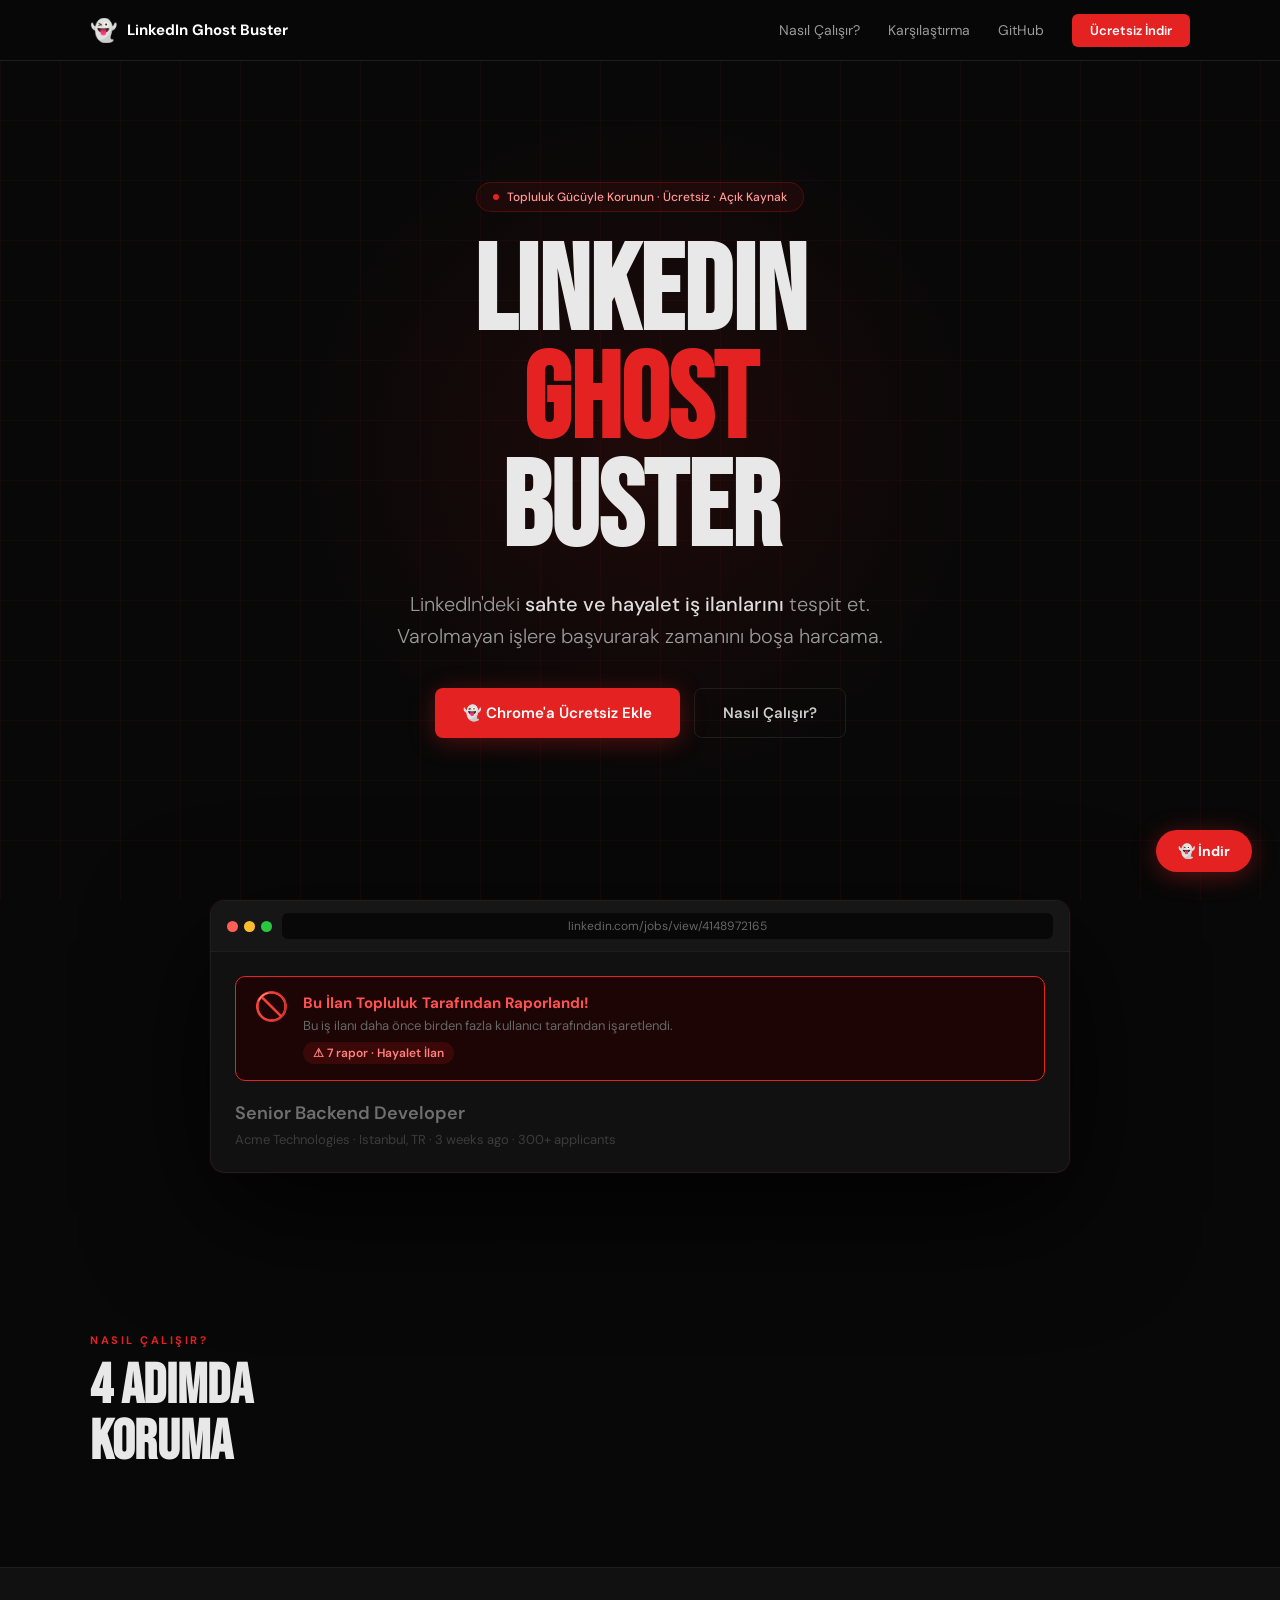
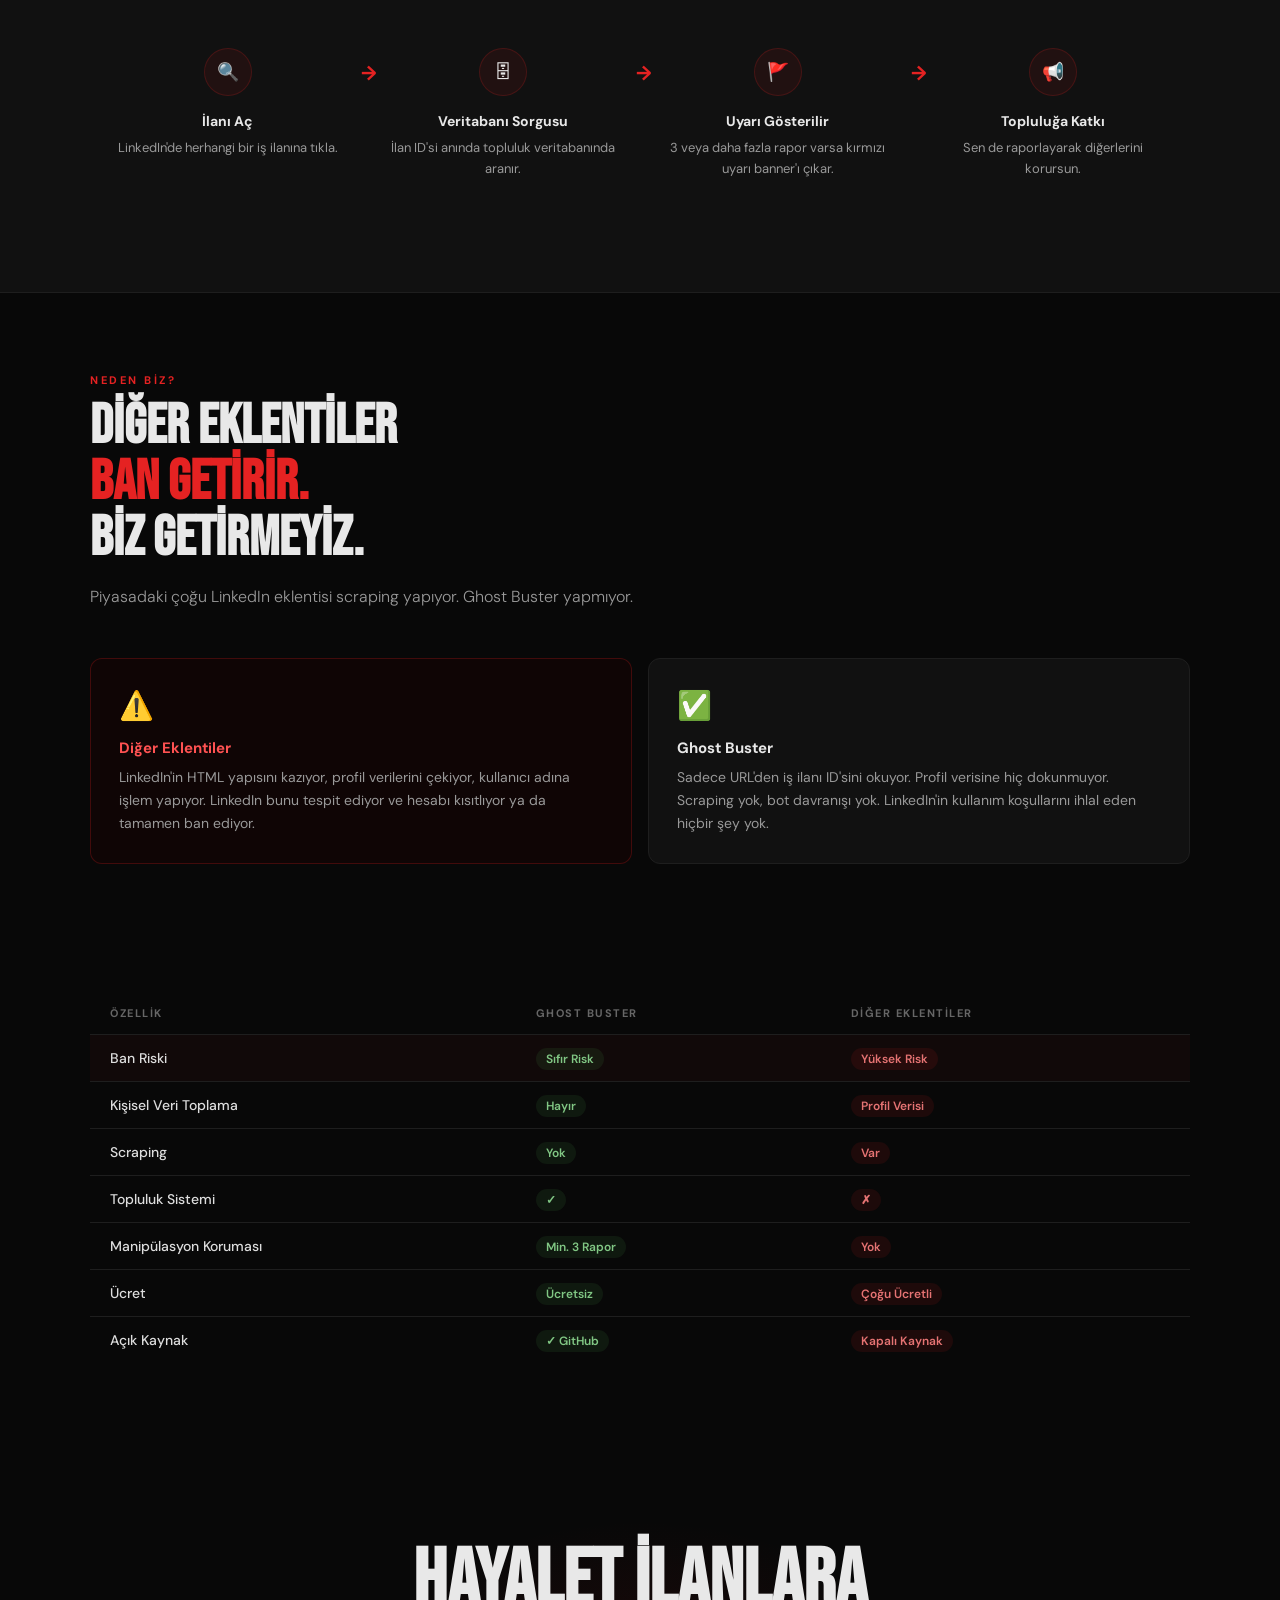
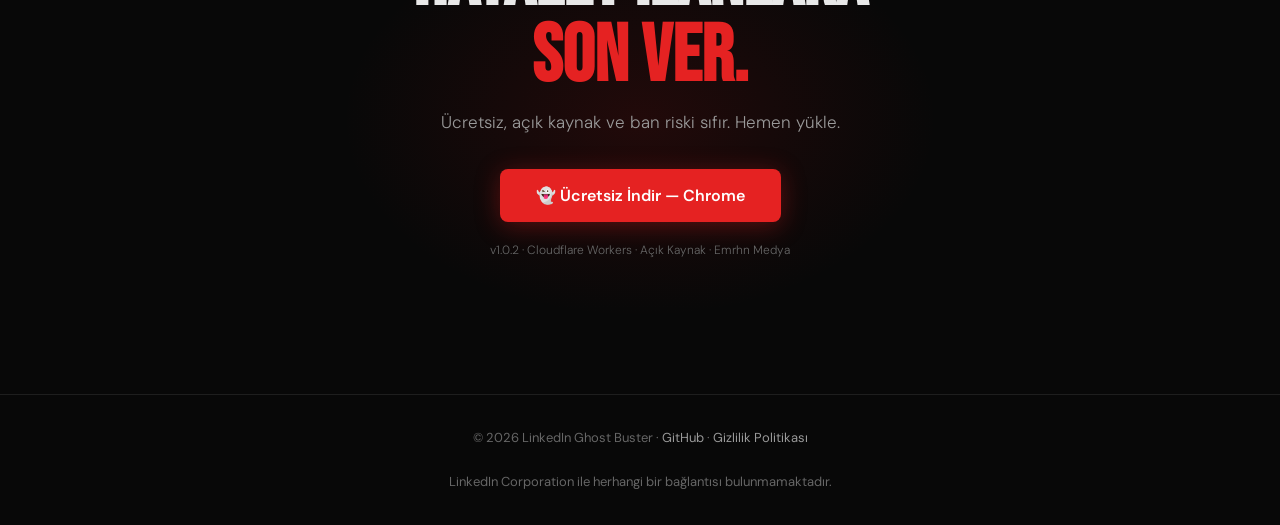
==== index.html @ c6fee826 "Add files via upload" ====
<!DOCTYPE html>
<html lang="tr">
<head>
<meta charset="UTF-8">
<meta name="viewport" content="width=device-width, initial-scale=1.0">
<title>LinkedIn Ghost Buster — Hayalet İlanları Tespit Et</title>
<meta name="description" content="Topluluk gücüyle LinkedIn'deki sahte ve hayalet iş ilanlarını tespit eden ücretsiz Chrome eklentisi.">
<meta property="og:title" content="LinkedIn Ghost Buster">
<meta property="og:description" content="Varolmayan işlere başvurarak zamanını boşa harcama.">
<meta property="og:type" content="website">
<style>
@import url('https://fonts.googleapis.com/css2?family=Bebas+Neue&family=DM+Sans:ital,wght@0,300;0,400;0,500;0,700;1,400&display=swap');

*, *::before, *::after { margin:0; padding:0; box-sizing:border-box; }

:root {
  --red: #e52222;
  --red-dim: #9a1515;
  --red-bg: rgba(220,30,30,0.08);
  --bg:  #080808;
  --bg2: #111111;
  --bg3: #161616;
  --border: #1e1e1e;
  --gray: #666666;
  --lgray: #999999;
}

html { scroll-behavior: smooth; }

body {
  background: var(--bg);
  color: #e8e8e8;
  font-family: 'DM Sans', sans-serif;
  overflow-x: hidden;
}

/* ── NAV ── */
nav {
  position: fixed; top:0; left:0; right:0; z-index:100;
  backdrop-filter: blur(20px);
  background: rgba(8,8,8,0.85);
  border-bottom: 1px solid var(--border);
  padding: 0 5%;
}
.nav-inner {
  max-width: 1100px; margin:0 auto;
  display: flex; align-items:center; justify-content:space-between;
  height: 60px;
}
.nav-logo {
  display:flex; align-items:center; gap:10px;
  font-weight:700; font-size:15px;
  text-decoration:none; color:#fff;
}
.nav-logo span { font-size:22px; }
.nav-links { display:flex; align-items:center; gap:28px; }
.nav-links a {
  text-decoration:none; color:var(--lgray); font-size:14px;
  transition:color .2s;
}
.nav-links a:hover { color:#fff; }
.nav-cta {
  background:var(--red); color:#fff!important;
  padding:8px 18px; border-radius:6px;
  font-weight:600!important; font-size:13px!important;
  transition:opacity .2s!important;
}
.nav-cta:hover { opacity:.85!important; }

/* ── HERO ── */
.hero {
  min-height:100vh; display:flex; align-items:center;
  justify-content:center; text-align:center;
  position:relative; padding:80px 5% 60px; overflow:hidden;
}
.hero-grid {
  position:absolute; inset:0;
  background-image:
    linear-gradient(rgba(220,30,30,0.05) 1px, transparent 1px),
    linear-gradient(90deg, rgba(220,30,30,0.05) 1px, transparent 1px);
  background-size: 60px 60px;
}
.hero-glow {
  position:absolute; width:700px; height:700px; border-radius:50%;
  background:radial-gradient(circle, rgba(200,20,20,0.12) 0%, transparent 70%);
  left:50%; top:50%; transform:translate(-50%,-50%); pointer-events:none;
}
.hero-content { position:relative; z-index:2; max-width:800px; }

.hero-badge {
  display:inline-flex; align-items:center; gap:8px;
  background:var(--red-bg); border:1px solid rgba(220,30,30,0.25);
  border-radius:40px; padding:6px 16px;
  font-size:12px; color:#ff9999; font-weight:500;
  margin-bottom:28px; animation:fade-up .6s ease both;
}
.hero-badge-dot {
  width:6px; height:6px; border-radius:50%;
  background:var(--red); animation:pulse 2s infinite;
}
@keyframes pulse { 0%,100%{opacity:1} 50%{opacity:.4} }

.hero-title {
  font-family:'Bebas Neue',sans-serif;
  font-size:clamp(64px,10vw,120px); line-height:.9;
  margin-bottom:24px; animation:fade-up .6s .1s ease both;
}
.hero-title .red { color:var(--red); }

.hero-sub {
  font-size:clamp(16px,2vw,20px); color:var(--lgray);
  line-height:1.6; max-width:560px; margin:0 auto 36px;
  animation:fade-up .6s .2s ease both; font-weight:300;
}
.hero-sub strong { color:#ddd; font-weight:500; }

.hero-buttons {
  display:flex; gap:14px; justify-content:center; flex-wrap:wrap;
  animation:fade-up .6s .3s ease both;
}

.btn {
  display:inline-flex; align-items:center; gap:8px;
  padding:14px 28px; border-radius:8px;
  font-size:15px; font-weight:600;
  text-decoration:none; transition:all .2s;
  cursor:pointer; border:none; font-family:inherit;
}
.btn-primary {
  background:var(--red); color:#fff;
  box-shadow:0 4px 24px rgba(220,30,30,0.35);
}
.btn-primary:hover { transform:translateY(-2px); box-shadow:0 8px 32px rgba(220,30,30,0.45); }
.btn-secondary {
  background:transparent; color:#ccc;
  border:1px solid var(--border);
}
.btn-secondary:hover { border-color:#444; color:#fff; }

@keyframes fade-up {
  from { opacity:0; transform:translateY(20px); }
  to   { opacity:1; transform:translateY(0); }
}

/* ── MOCKUP ── */
.mockup-section { padding:0 5% 80px; display:flex; justify-content:center; }

.browser-mock {
  width:100%; max-width:860px;
  background:var(--bg2); border:1px solid var(--border);
  border-radius:14px; overflow:hidden;
  box-shadow:0 40px 120px rgba(0,0,0,.8), 0 0 0 1px rgba(220,30,30,0.08);
}
.browser-bar {
  background:var(--bg3); padding:12px 16px;
  display:flex; align-items:center; gap:10px;
  border-bottom:1px solid var(--border);
}
.browser-dots { display:flex; gap:6px; }
.dot { width:11px; height:11px; border-radius:50%; }
.browser-url {
  flex:1; background:var(--bg); border-radius:6px;
  padding:5px 12px; font-size:12px; color:var(--gray); text-align:center;
}
.browser-body { padding:24px; }
.alert-banner {
  background:rgba(30,4,4,.9); border:1.5px solid var(--red);
  border-radius:10px; padding:16px 18px;
  display:flex; gap:14px; align-items:flex-start; margin-bottom:20px;
}
.alert-emoji { font-size:28px; flex-shrink:0; line-height:1; }
.alert-title { font-size:15px; font-weight:700; color:#ff5252; margin-bottom:4px; }
.alert-desc { font-size:13px; color:var(--gray); }
.alert-count {
  display:inline-flex; align-items:center; gap:6px;
  background:rgba(180,20,20,0.2); color:#ff8080;
  font-size:12px; font-weight:600;
  padding:3px 10px; border-radius:12px; margin-top:8px;
}
.job-block { opacity:.5; }
.job-title-mock { font-size:18px; font-weight:600; color:#ccc; margin-bottom:6px; }
.job-meta { font-size:13px; color:var(--gray); }

/* ── SECTIONS ── */
.section { padding:80px 5%; }
.section-inner { max-width:1100px; margin:0 auto; }
.section-label {
  font-size:11px; font-weight:700; letter-spacing:2.5px;
  text-transform:uppercase; color:var(--red); margin-bottom:12px;
}
.section-title {
  font-family:'Bebas Neue',sans-serif;
  font-size:clamp(36px,5vw,56px); line-height:1; margin-bottom:16px;
}
.section-sub {
  font-size:16px; color:var(--lgray); line-height:1.7;
  max-width:560px; font-weight:300;
}

/* ── HOW IT WORKS ── */
.how-section {
  background:var(--bg2);
  border-top:1px solid var(--border);
  border-bottom:1px solid var(--border);
}
.steps {
  display:grid; grid-template-columns:repeat(4,1fr);
  gap:0; margin-top:48px;
}
.step {
  padding:32px 24px; position:relative; text-align:center;
}
.step:not(:last-child)::after {
  content:'→'; position:absolute; right:-12px; top:44px;
  color:var(--red); font-size:20px; font-weight:700;
}
.step-num {
  width:48px; height:48px;
  background:var(--red-bg); border:1px solid rgba(220,30,30,0.2);
  border-radius:50%;
  display:flex; align-items:center; justify-content:center;
  font-size:18px; margin:0 auto 16px;
}
.step-title { font-size:14px; font-weight:700; margin-bottom:8px; }
.step-desc { font-size:13px; color:var(--lgray); line-height:1.6; }

/* ── WHY GRID ── */
.why-grid { display:grid; grid-template-columns:1fr 1fr; gap:16px; margin-top:48px; }
.why-card {
  background:var(--bg2); border:1px solid var(--border);
  border-radius:12px; padding:28px; transition:border-color .2s;
}
.why-card:hover { border-color:#333; }
.why-card.danger { border-color:rgba(220,30,30,0.25); background:rgba(20,4,4,.6); }
.why-icon { font-size:28px; margin-bottom:14px; display:block; }
.why-card-title { font-size:15px; font-weight:700; margin-bottom:8px; }
.why-card-title.red { color:#ff5252; }
.why-card p { font-size:14px; color:var(--lgray); line-height:1.65; }

/* ── DIFF TABLE ── */
.diff-table {
  width:100%; border-collapse:collapse;
  margin-top:48px; font-size:14px;
}
.diff-table th {
  text-align:left; padding:14px 20px;
  font-size:11px; letter-spacing:1.5px; text-transform:uppercase;
  color:var(--gray); border-bottom:1px solid var(--border);
}
.diff-table td {
  padding:14px 20px; border-bottom:1px solid var(--border); color:var(--lgray);
}
.diff-table td:first-child { color:#ddd; font-weight:500; }
.diff-table tr:last-child td { border-bottom:none; }
.diff-table tr.highlight td { background:rgba(220,30,30,0.04); }

.tag-yes { background:rgba(76,175,80,0.1); color:#81c784; padding:3px 10px; border-radius:20px; font-size:12px; font-weight:600; }
.tag-no  { background:rgba(220,30,30,0.1); color:#e57373; padding:3px 10px; border-radius:20px; font-size:12px; font-weight:600; }

/* ── CTA ── */
.cta-section {
  padding:100px 5%; text-align:center;
  position:relative; overflow:hidden;
}
.cta-glow {
  position:absolute; width:600px; height:400px;
  background:radial-gradient(ellipse, rgba(180,20,20,0.15) 0%, transparent 70%);
  left:50%; top:50%; transform:translate(-50%,-50%); pointer-events:none;
}
.cta-section h2 {
  font-family:'Bebas Neue',sans-serif;
  font-size:clamp(48px,7vw,80px); line-height:.95;
  margin-bottom:16px; position:relative;
}
.cta-section > p {
  font-size:17px; color:var(--lgray);
  margin-bottom:36px; font-weight:300; position:relative;
}
.cta-section .btn { position:relative; }

/* ── FOOTER ── */
footer {
  border-top:1px solid var(--border);
  padding:32px 5%; text-align:center;
}
footer p { font-size:13px; color:var(--gray); line-height:1.7; }
footer a { color:var(--lgray); text-decoration:none; }
footer a:hover { color:#fff; }

/* ── FAB ── */
.fab {
  position:fixed; bottom:28px; right:28px;
  background:var(--red); color:#fff;
  border-radius:50px; padding:12px 22px;
  font-size:14px; font-weight:700;
  text-decoration:none;
  display:flex; align-items:center; gap:8px;
  box-shadow:0 4px 24px rgba(220,30,30,0.4);
  z-index:99; transition:transform .2s;
}
.fab:hover { transform:translateY(-3px); }

/* ── RESPONSIVE ── */
@media (max-width:768px) {
  .nav-links { display:none; }
  .why-grid { grid-template-columns:1fr; }
  .steps { grid-template-columns:1fr 1fr; }
  .step:nth-child(2)::after,
  .step:nth-child(4)::after { display:none; }
  .diff-table { font-size:12px; }
  .diff-table th, .diff-table td { padding:10px 12px; }
  .fab { bottom:16px; right:16px; padding:10px 16px; font-size:13px; }
}
</style>
</head>
<body>

<nav>
  <div class="nav-inner">
    <a href="#" class="nav-logo"><span>👻</span> LinkedIn Ghost Buster</a>
    <div class="nav-links">
      <a href="#nasil">Nasıl Çalışır?</a>
      <a href="#fark">Karşılaştırma</a>
      <a href="https://github.com/2007emrhn/linkedin-ghost-buster" target="_blank" rel="noopener">GitHub</a>
      <a href="https://github.com/2007emrhn/linkedin-ghost-buster" target="_blank" rel="noopener" class="nav-cta">Ücretsiz İndir</a>
    </div>
  </div>
</nav>

<!-- HERO -->
<section class="hero">
  <div class="hero-grid"></div>
  <div class="hero-glow"></div>
  <div class="hero-content">
    <div class="hero-badge">
      <div class="hero-badge-dot"></div>
      Topluluk Gücüyle Korunun · Ücretsiz · Açık Kaynak
    </div>
    <h1 class="hero-title">LINKEDIN<br><span class="red">GHOST</span><br>BUSTER</h1>
    <p class="hero-sub">
      LinkedIn'deki <strong>sahte ve hayalet iş ilanlarını</strong> tespit et.
      Varolmayan işlere başvurarak zamanını boşa harcama.
    </p>
    <div class="hero-buttons">
      <a href="https://github.com/2007emrhn/linkedin-ghost-buster" target="_blank" rel="noopener" class="btn btn-primary">
        👻 Chrome'a Ücretsiz Ekle
      </a>
      <a href="#nasil" class="btn btn-secondary">Nasıl Çalışır?</a>
    </div>
  </div>
</section>

<!-- MOCKUP -->
<div class="mockup-section">
  <div class="browser-mock">
    <div class="browser-bar">
      <div class="browser-dots">
        <div class="dot" style="background:#ff5f57;"></div>
        <div class="dot" style="background:#ffbd2e;"></div>
        <div class="dot" style="background:#28c840;"></div>
      </div>
      <div class="browser-url">linkedin.com/jobs/view/4148972165</div>
    </div>
    <div class="browser-body">
      <div class="alert-banner">
        <div class="alert-emoji">🚫</div>
        <div>
          <div class="alert-title">Bu İlan Topluluk Tarafından Raporlandı!</div>
          <div class="alert-desc">Bu iş ilanı daha önce birden fazla kullanıcı tarafından işaretlendi.</div>
          <div class="alert-count">⚠ 7 rapor · Hayalet İlan</div>
        </div>
      </div>
      <div class="job-block">
        <div class="job-title-mock">Senior Backend Developer</div>
        <div class="job-meta">Acme Technologies · Istanbul, TR · 3 weeks ago · 300+ applicants</div>
      </div>
    </div>
  </div>
</div>

<!-- HOW IT WORKS -->
<section class="section" id="nasil">
  <div class="section-inner">
    <div class="section-label">Nasıl Çalışır?</div>
    <h2 class="section-title">4 Adımda<br>Koruma</h2>
  </div>
</section>

<section class="section how-section" style="padding-top:0;">
  <div class="section-inner">
    <div class="steps">
      <div class="step">
        <div class="step-num">🔍</div>
        <div class="step-title">İlanı Aç</div>
        <div class="step-desc">LinkedIn'de herhangi bir iş ilanına tıkla.</div>
      </div>
      <div class="step">
        <div class="step-num">🗄</div>
        <div class="step-title">Veritabanı Sorgusu</div>
        <div class="step-desc">İlan ID'si anında topluluk veritabanında aranır.</div>
      </div>
      <div class="step">
        <div class="step-num">🚩</div>
        <div class="step-title">Uyarı Gösterilir</div>
        <div class="step-desc">3 veya daha fazla rapor varsa kırmızı uyarı banner'ı çıkar.</div>
      </div>
      <div class="step">
        <div class="step-num">📢</div>
        <div class="step-title">Topluluğa Katkı</div>
        <div class="step-desc">Sen de raporlayarak diğerlerini korursun.</div>
      </div>
    </div>
  </div>
</section>

<!-- WHY US -->
<section class="section">
  <div class="section-inner">
    <div class="section-label">Neden Biz?</div>
    <h2 class="section-title">Diğer Eklentiler<br><span style="color:var(--red)">Ban Getirir.</span><br>Biz Getirmeyiz.</h2>
    <p class="section-sub">Piyasadaki çoğu LinkedIn eklentisi scraping yapıyor. Ghost Buster yapmıyor.</p>
    <div class="why-grid">
      <div class="why-card danger">
        <span class="why-icon">⚠️</span>
        <div class="why-card-title red">Diğer Eklentiler</div>
        <p>LinkedIn'in HTML yapısını kazıyor, profil verilerini çekiyor, kullanıcı adına işlem yapıyor. LinkedIn bunu tespit ediyor ve hesabı kısıtlıyor ya da tamamen ban ediyor.</p>
      </div>
      <div class="why-card">
        <span class="why-icon">✅</span>
        <div class="why-card-title">Ghost Buster</div>
        <p>Sadece URL'den iş ilanı ID'sini okuyor. Profil verisine hiç dokunmuyor. Scraping yok, bot davranışı yok. LinkedIn'in kullanım koşullarını ihlal eden hiçbir şey yok.</p>
      </div>
    </div>
  </div>
</section>

<!-- COMPARISON TABLE -->
<section class="section" id="fark" style="padding-top:0;">
  <div class="section-inner">
    <table class="diff-table">
      <thead>
        <tr>
          <th>Özellik</th>
          <th>Ghost Buster</th>
          <th>Diğer Eklentiler</th>
        </tr>
      </thead>
      <tbody>
        <tr class="highlight">
          <td>Ban Riski</td>
          <td><span class="tag-yes">Sıfır Risk</span></td>
          <td><span class="tag-no">Yüksek Risk</span></td>
        </tr>
        <tr>
          <td>Kişisel Veri Toplama</td>
          <td><span class="tag-yes">Hayır</span></td>
          <td><span class="tag-no">Profil Verisi</span></td>
        </tr>
        <tr>
          <td>Scraping</td>
          <td><span class="tag-yes">Yok</span></td>
          <td><span class="tag-no">Var</span></td>
        </tr>
        <tr>
          <td>Topluluk Sistemi</td>
          <td><span class="tag-yes">✓</span></td>
          <td><span class="tag-no">✗</span></td>
        </tr>
        <tr>
          <td>Manipülasyon Koruması</td>
          <td><span class="tag-yes">Min. 3 Rapor</span></td>
          <td><span class="tag-no">Yok</span></td>
        </tr>
        <tr>
          <td>Ücret</td>
          <td><span class="tag-yes">Ücretsiz</span></td>
          <td><span class="tag-no">Çoğu Ücretli</span></td>
        </tr>
        <tr>
          <td>Açık Kaynak</td>
          <td><span class="tag-yes">✓ GitHub</span></td>
          <td><span class="tag-no">Kapalı Kaynak</span></td>
        </tr>
      </tbody>
    </table>
  </div>
</section>

<!-- CTA -->
<section class="cta-section">
  <div class="cta-glow"></div>
  <h2>Hayalet İlanlara<br><span style="color:var(--red)">Son Ver.</span></h2>
  <p>Ücretsiz, açık kaynak ve ban riski sıfır. Hemen yükle.</p>
  <a href="https://github.com/2007emrhn/linkedin-ghost-buster" target="_blank" rel="noopener"
     class="btn btn-primary" style="font-size:16px;padding:16px 36px;">
    👻 Ücretsiz İndir — Chrome
  </a>
  <p style="margin-top:20px;font-size:12px;color:var(--gray);">
    v1.0.2 · Cloudflare Workers · Açık Kaynak · Emrhn Medya
  </p>
</section>

<!-- FOOTER -->
<footer>
  <p>
    © 2026 LinkedIn Ghost Buster ·
    <a href="https://github.com/2007emrhn/linkedin-ghost-buster" target="_blank" rel="noopener">GitHub</a> ·
    <a href="privacy.html">Gizlilik Politikası</a>
    <br><br>
    LinkedIn Corporation ile herhangi bir bağlantısı bulunmamaktadır.
  </p>
</footer>

<!-- Floating Action Button -->
<a href="https://github.com/2007emrhn/linkedin-ghost-buster" target="_blank" rel="noopener" class="fab">
  👻 İndir
</a>

</body>
</html>
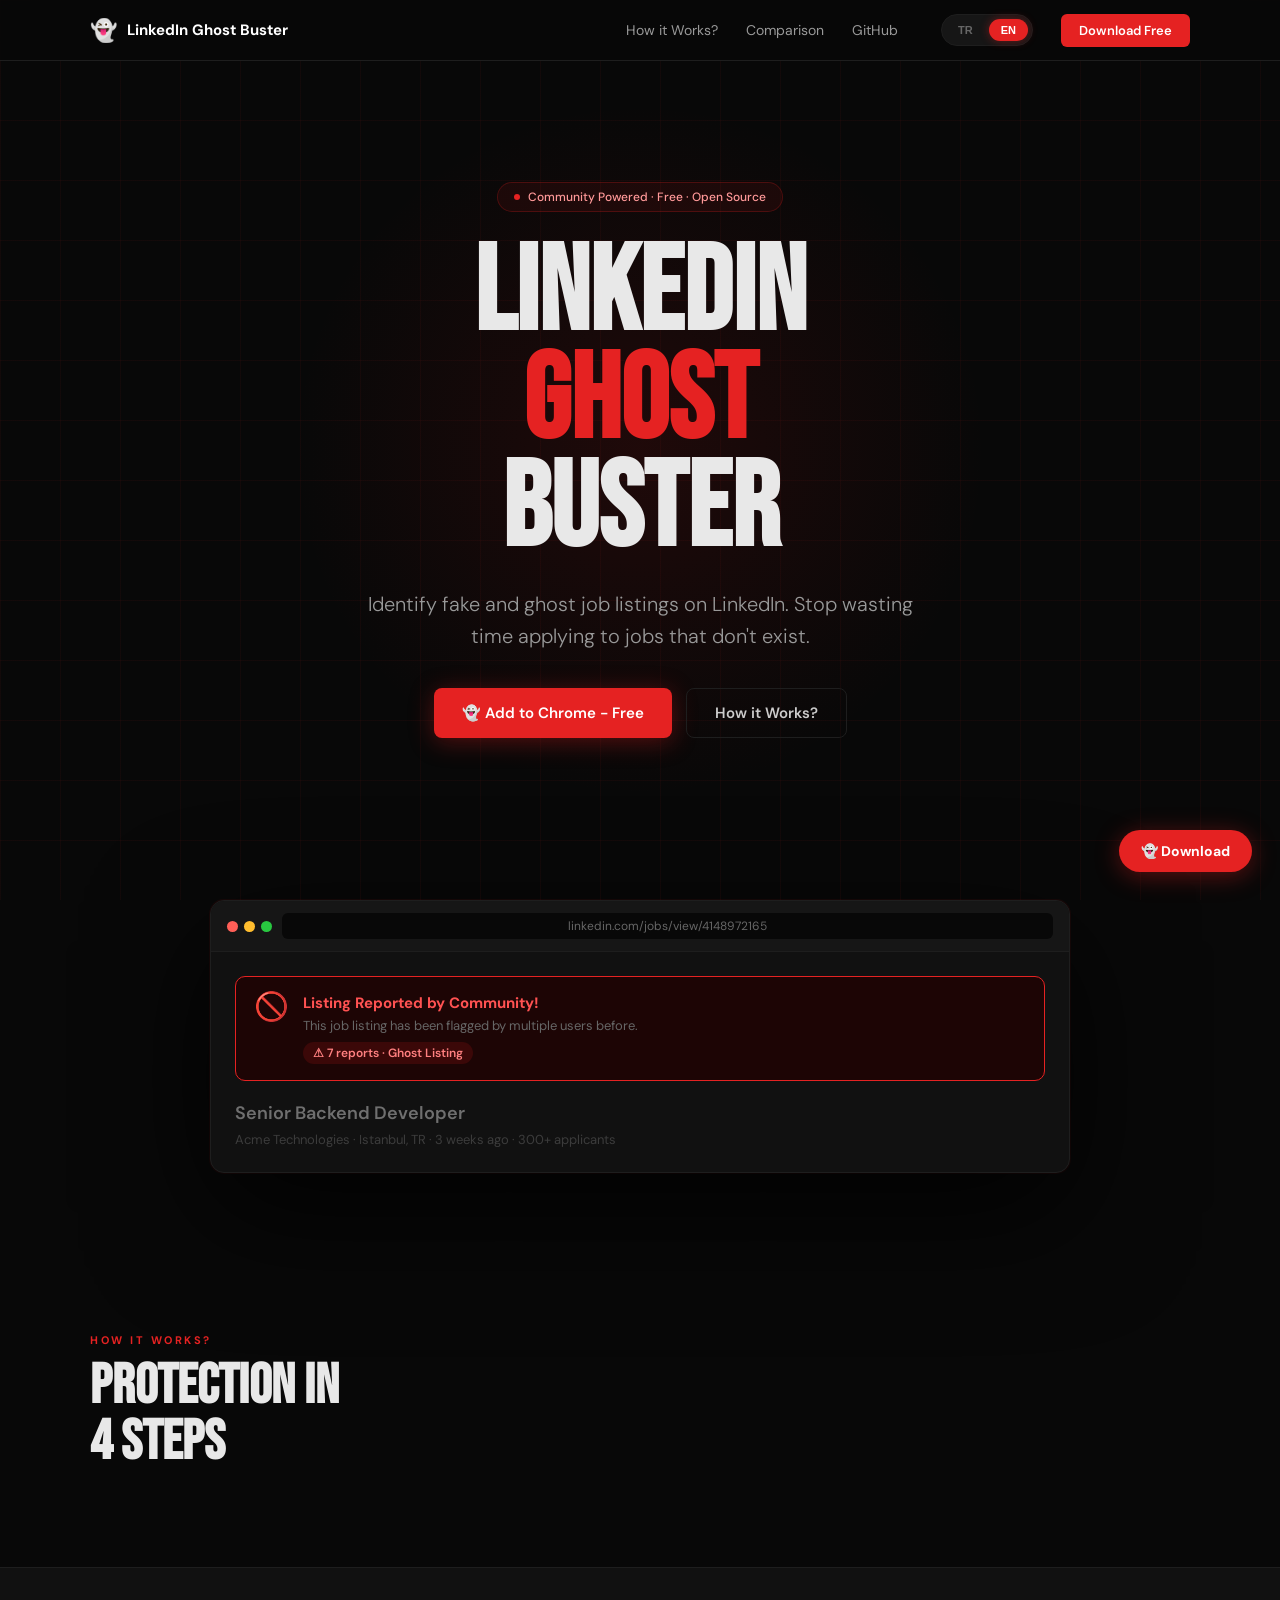
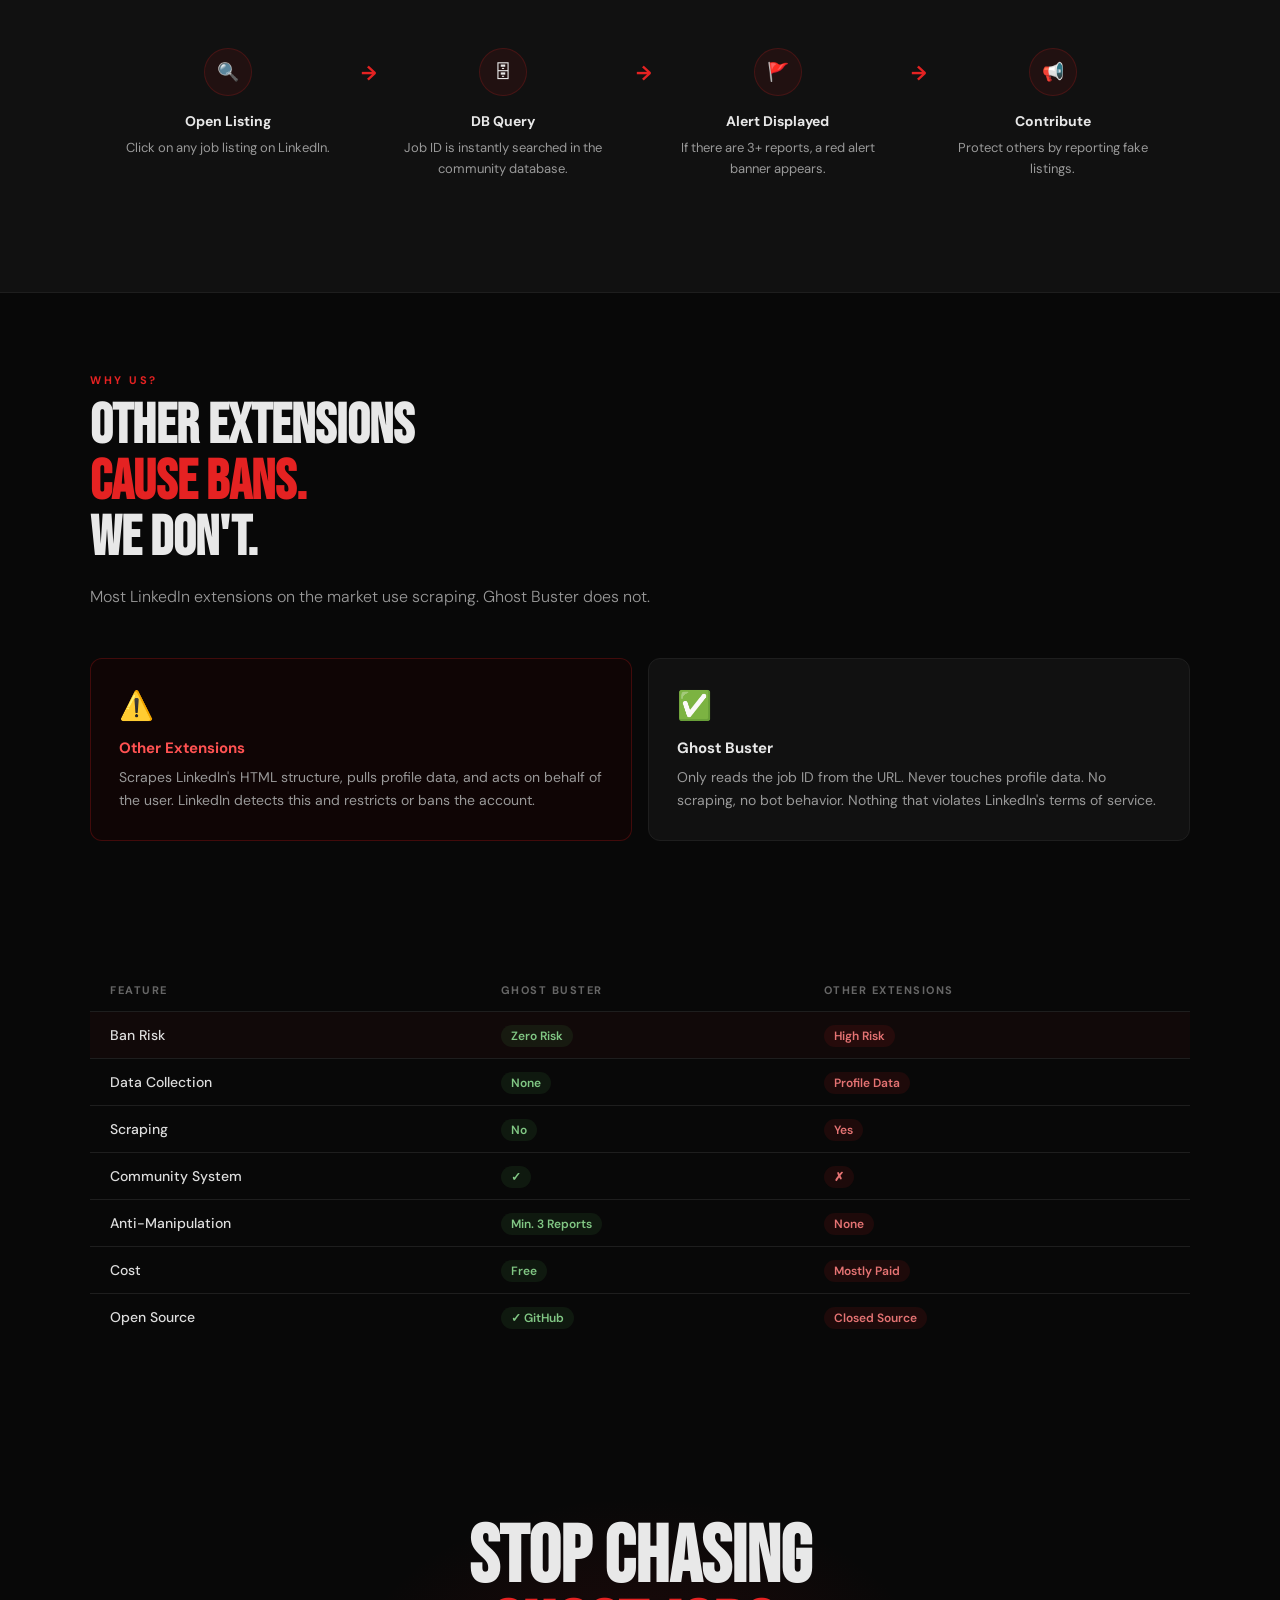
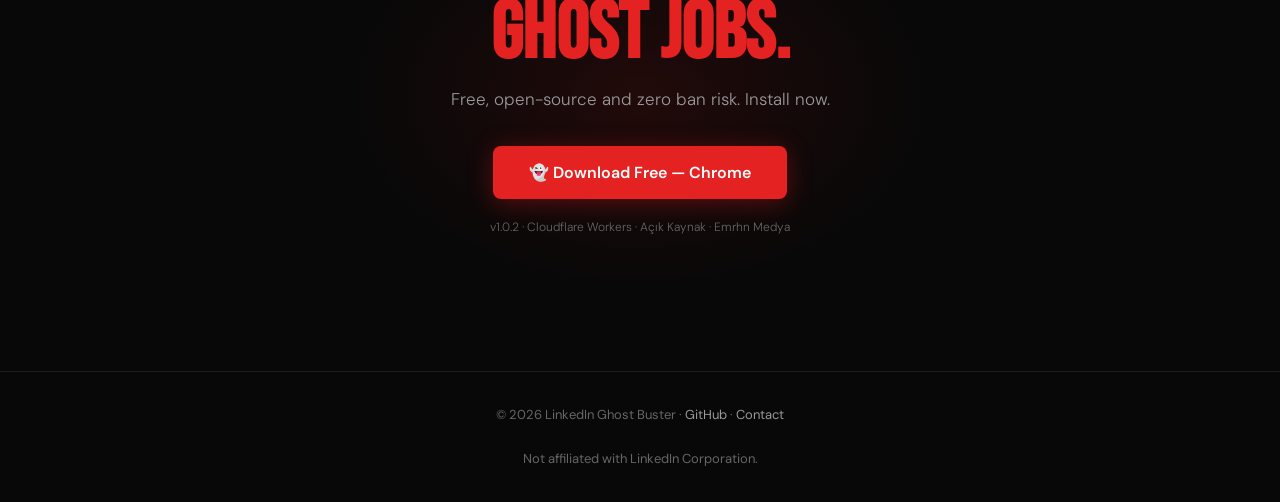
==== commit ecf24c4f: "Update index.html" ====
--- a/index.html
+++ b/index.html
@@ -3,7 +3,7 @@
 <head>
 <meta charset="UTF-8">
 <meta name="viewport" content="width=device-width, initial-scale=1.0">
-<title>LinkedIn Ghost Buster — Hayalet İlanları Tespit Et</title>
+<title id="page-title">LinkedIn Ghost Buster — Hayalet İlanları Tespit Et</title>
 <meta name="description" content="Topluluk gücüyle LinkedIn'deki sahte ve hayalet iş ilanlarını tespit eden ücretsiz Chrome eklentisi.">
 <meta property="og:title" content="LinkedIn Ghost Buster">
 <meta property="og:description" content="Varolmayan işlere başvurarak zamanını boşa harcama.">
@@ -34,6 +34,28 @@
   overflow-x: hidden;
 }
 
+/* 🌐 DİL DEĞİŞTİRİCİ STİLLERİ */
+.lang-switcher {
+  display: flex;
+  align-items: center;
+  gap: 4px;
+  background: var(--bg3);
+  padding: 4px;
+  border-radius: 30px;
+  border: 1px solid var(--border);
+  margin-left: 15px;
+}
+.lang-btn {
+  background: none; border: none; color: var(--gray);
+  font-size: 11px; font-weight: 800; cursor: pointer;
+  padding: 5px 12px; border-radius: 20px; transition: all 0.3s;
+  text-transform: uppercase;
+}
+.lang-btn.active {
+  background: var(--red); color: #fff;
+  box-shadow: 0 0 10px rgba(229, 34, 34, 0.4);
+}
+
 /* ── NAV ── */
 nav {
   position: fixed; top:0; left:0; right:0; z-index:100;
@@ -319,38 +341,42 @@
   <div class="nav-inner">
     <a href="#" class="nav-logo"><span>👻</span> LinkedIn Ghost Buster</a>
     <div class="nav-links">
-      <a href="#nasil">Nasıl Çalışır?</a>
-      <a href="#fark">Karşılaştırma</a>
+      <a href="#nasil" data-tr="Nasıl Çalışır?" data-en="How it Works?">Nasıl Çalışır?</a>
+      <a href="#fark" data-tr="Karşılaştırma" data-en="Comparison">Karşılaştırma</a>
       <a href="https://github.com/2007emrhn/linkedin-ghost-buster" target="_blank" rel="noopener">GitHub</a>
-      <a href="https://github.com/2007emrhn/linkedin-ghost-buster" target="_blank" rel="noopener" class="nav-cta">Ücretsiz İndir</a>
+      
+      <div class="lang-switcher">
+        <button class="lang-btn" onclick="changeLang('tr')" id="btn-tr">TR</button>
+        <button class="lang-btn" onclick="changeLang('en')" id="btn-en">EN</button>
+      </div>
+
+      <a href="https://github.com/2007emrhn/linkedin-ghost-buster" target="_blank" rel="noopener" class="nav-cta" data-tr="Ücretsiz İndir" data-en="Download Free">Ücretsiz İndir</a>
     </div>
   </div>
 </nav>
 
-<!-- HERO -->
 <section class="hero">
   <div class="hero-grid"></div>
   <div class="hero-glow"></div>
   <div class="hero-content">
     <div class="hero-badge">
       <div class="hero-badge-dot"></div>
-      Topluluk Gücüyle Korunun · Ücretsiz · Açık Kaynak
+      <span data-tr="Topluluk Gücüyle Korunun · Ücretsiz · Açık Kaynak" data-en="Community Powered · Free · Open Source">Topluluk Gücüyle Korunun · Ücretsiz · Açık Kaynak</span>
     </div>
     <h1 class="hero-title">LINKEDIN<br><span class="red">GHOST</span><br>BUSTER</h1>
-    <p class="hero-sub">
+    <p class="hero-sub" data-tr="LinkedIn'deki sahte ve hayalet iş ilanlarını tespit et. Varolmayan işlere başvurarak zamanını boşa harcama." data-en="Identify fake and ghost job listings on LinkedIn. Stop wasting time applying to jobs that don't exist.">
       LinkedIn'deki <strong>sahte ve hayalet iş ilanlarını</strong> tespit et.
       Varolmayan işlere başvurarak zamanını boşa harcama.
     </p>
     <div class="hero-buttons">
-      <a href="https://github.com/2007emrhn/linkedin-ghost-buster" target="_blank" rel="noopener" class="btn btn-primary">
+      <a href="https://github.com/2007emrhn/linkedin-ghost-buster" target="_blank" rel="noopener" class="btn btn-primary" data-tr="👻 Chrome'a Ücretsiz Ekle" data-en="👻 Add to Chrome - Free">
         👻 Chrome'a Ücretsiz Ekle
       </a>
-      <a href="#nasil" class="btn btn-secondary">Nasıl Çalışır?</a>
+      <a href="#nasil" class="btn btn-secondary" data-tr="Nasıl Çalışır?" data-en="How it Works?">Nasıl Çalışır?</a>
     </div>
   </div>
 </section>
 
-<!-- MOCKUP -->
 <div class="mockup-section">
   <div class="browser-mock">
     <div class="browser-bar">
@@ -365,9 +391,9 @@
       <div class="alert-banner">
         <div class="alert-emoji">🚫</div>
         <div>
-          <div class="alert-title">Bu İlan Topluluk Tarafından Raporlandı!</div>
-          <div class="alert-desc">Bu iş ilanı daha önce birden fazla kullanıcı tarafından işaretlendi.</div>
-          <div class="alert-count">⚠ 7 rapor · Hayalet İlan</div>
+          <div class="alert-title" data-tr="Bu İlan Topluluk Tarafından Raporlandı!" data-en="Listing Reported by Community!">Bu İlan Topluluk Tarafından Raporlandı!</div>
+          <div class="alert-desc" data-tr="Bu iş ilanı daha önce birden fazla kullanıcı tarafından işaretlendi." data-en="This job listing has been flagged by multiple users before.">Bu iş ilanı daha önce birden fazla kullanıcı tarafından işaretlendi.</div>
+          <div class="alert-count" data-tr="⚠ 7 rapor · Hayalet İlan" data-en="⚠ 7 reports · Ghost Listing">⚠ 7 rapor · Hayalet İlan</div>
         </div>
       </div>
       <div class="job-block">
@@ -378,11 +404,10 @@
   </div>
 </div>
 
-<!-- HOW IT WORKS -->
 <section class="section" id="nasil">
   <div class="section-inner">
-    <div class="section-label">Nasıl Çalışır?</div>
-    <h2 class="section-title">4 Adımda<br>Koruma</h2>
+    <div class="section-label" data-tr="Nasıl Çalışır?" data-en="How it Works?">Nasıl Çalışır?</div>
+    <h2 class="section-title" data-tr="4 Adımda<br>Koruma" data-en="Protection in<br>4 Steps">4 Adımda<br>Koruma</h2>
   </div>
 </section>
 
@@ -391,108 +416,105 @@
     <div class="steps">
       <div class="step">
         <div class="step-num">🔍</div>
-        <div class="step-title">İlanı Aç</div>
-        <div class="step-desc">LinkedIn'de herhangi bir iş ilanına tıkla.</div>
+        <div class="step-title" data-tr="İlanı Aç" data-en="Open Listing">İlanı Aç</div>
+        <div class="step-desc" data-tr="LinkedIn'de herhangi bir iş ilanına tıkla." data-en="Click on any job listing on LinkedIn.">LinkedIn'de herhangi bir iş ilanına tıkla.</div>
       </div>
       <div class="step">
         <div class="step-num">🗄</div>
-        <div class="step-title">Veritabanı Sorgusu</div>
-        <div class="step-desc">İlan ID'si anında topluluk veritabanında aranır.</div>
+        <div class="step-title" data-tr="Veritabanı Sorgusu" data-en="DB Query">Veritabanı Sorgusu</div>
+        <div class="step-desc" data-tr="İlan ID'si anında topluluk veritabanında aranır." data-en="Job ID is instantly searched in the community database.">İlan ID'si anında topluluk veritabanında aranır.</div>
       </div>
       <div class="step">
         <div class="step-num">🚩</div>
-        <div class="step-title">Uyarı Gösterilir</div>
-        <div class="step-desc">3 veya daha fazla rapor varsa kırmızı uyarı banner'ı çıkar.</div>
+        <div class="step-title" data-tr="Uyarı Gösterilir" data-en="Alert Displayed">Uyarı Gösterilir</div>
+        <div class="step-desc" data-tr="3 veya daha fazla rapor varsa kırmızı uyarı banner'ı çıkar." data-en="If there are 3+ reports, a red alert banner appears.">3 veya daha fazla rapor varsa kırmızı uyarı banner'ı çıkar.</div>
       </div>
       <div class="step">
         <div class="step-num">📢</div>
-        <div class="step-title">Topluluğa Katkı</div>
-        <div class="step-desc">Sen de raporlayarak diğerlerini korursun.</div>
+        <div class="step-title" data-tr="Topluluğa Katkı" data-en="Contribute">Topluluğa Katkı</div>
+        <div class="step-desc" data-tr="Sen de raporlayarak diğerlerini korursun." data-en="Protect others by reporting fake listings.">Sen de raporlayarak diğerlerini korursun.</div>
       </div>
     </div>
   </div>
 </section>
 
-<!-- WHY US -->
 <section class="section">
   <div class="section-inner">
-    <div class="section-label">Neden Biz?</div>
-    <h2 class="section-title">Diğer Eklentiler<br><span style="color:var(--red)">Ban Getirir.</span><br>Biz Getirmeyiz.</h2>
-    <p class="section-sub">Piyasadaki çoğu LinkedIn eklentisi scraping yapıyor. Ghost Buster yapmıyor.</p>
+    <div class="section-label" data-tr="Neden Biz?" data-en="Why Us?">Neden Biz?</div>
+    <h2 class="section-title" data-tr="Diğer Eklentiler<br><span style='color:var(--red)'>Ban Getirir.</span><br>Biz Getirmeyiz." data-en="Other Extensions<br><span style='color:var(--red)'>Cause Bans.</span><br>We Don't.">Diğer Eklentiler<br><span style="color:var(--red)">Ban Getirir.</span><br>Biz Getirmeyiz.</h2>
+    <p class="section-sub" data-tr="Piyasadaki çoğu LinkedIn eklentisi scraping yapıyor. Ghost Buster yapmıyor." data-en="Most LinkedIn extensions on the market use scraping. Ghost Buster does not.">Piyasadaki çoğu LinkedIn eklentisi scraping yapıyor. Ghost Buster yapmıyor.</p>
     <div class="why-grid">
       <div class="why-card danger">
         <span class="why-icon">⚠️</span>
-        <div class="why-card-title red">Diğer Eklentiler</div>
-        <p>LinkedIn'in HTML yapısını kazıyor, profil verilerini çekiyor, kullanıcı adına işlem yapıyor. LinkedIn bunu tespit ediyor ve hesabı kısıtlıyor ya da tamamen ban ediyor.</p>
+        <div class="why-card-title red" data-tr="Diğer Eklentiler" data-en="Other Extensions">Diğer Eklentiler</div>
+        <p data-tr="LinkedIn'in HTML yapısını kazıyor, profil verilerini çekiyor, kullanıcı adına işlem yapıyor. LinkedIn bunu tespit ediyor ve hesabı kısıtlıyor ya da tamamen ban ediyor." data-en="Scrapes LinkedIn's HTML structure, pulls profile data, and acts on behalf of the user. LinkedIn detects this and restricts or bans the account.">LinkedIn'in HTML yapısını kazıyor, profil verilerini çekiyor, kullanıcı adına işlem yapıyor. LinkedIn bunu tespit ediyor ve hesabı kısıtlıyor ya da tamamen ban ediyor.</p>
       </div>
       <div class="why-card">
         <span class="why-icon">✅</span>
-        <div class="why-card-title">Ghost Buster</div>
-        <p>Sadece URL'den iş ilanı ID'sini okuyor. Profil verisine hiç dokunmuyor. Scraping yok, bot davranışı yok. LinkedIn'in kullanım koşullarını ihlal eden hiçbir şey yok.</p>
+        <div class="why-card-title" data-tr="Ghost Buster" data-en="Ghost Buster">Ghost Buster</div>
+        <p data-tr="Sadece URL'den iş ilanı ID'sini okuyor. Profil verisine hiç dokunmuyor. Scraping yok, bot davranışı yok. LinkedIn'in kullanım koşullarını ihlal eden hiçbir şey yok." data-en="Only reads the job ID from the URL. Never touches profile data. No scraping, no bot behavior. Nothing that violates LinkedIn's terms of service.">Sadece URL'den iş ilanı ID'sini okuyor. Profil verisine hiç dokunmuyor. Scraping yok, bot davranışı yok. LinkedIn'in kullanım koşullarını ihlal eden hiçbir şey yok.</p>
       </div>
     </div>
   </div>
 </section>
 
-<!-- COMPARISON TABLE -->
 <section class="section" id="fark" style="padding-top:0;">
   <div class="section-inner">
     <table class="diff-table">
       <thead>
         <tr>
-          <th>Özellik</th>
+          <th data-tr="Özellik" data-en="Feature">Özellik</th>
           <th>Ghost Buster</th>
-          <th>Diğer Eklentiler</th>
+          <th data-tr="Diğer Eklentiler" data-en="Other Extensions">Diğer Eklentiler</th>
         </tr>
       </thead>
       <tbody>
         <tr class="highlight">
-          <td>Ban Riski</td>
-          <td><span class="tag-yes">Sıfır Risk</span></td>
-          <td><span class="tag-no">Yüksek Risk</span></td>
-        </tr>
-        <tr>
-          <td>Kişisel Veri Toplama</td>
-          <td><span class="tag-yes">Hayır</span></td>
-          <td><span class="tag-no">Profil Verisi</span></td>
+          <td data-tr="Ban Riski" data-en="Ban Risk">Ban Riski</td>
+          <td><span class="tag-yes" data-tr="Sıfır Risk" data-en="Zero Risk">Sıfır Risk</span></td>
+          <td><span class="tag-no" data-tr="Yüksek Risk" data-en="High Risk">Yüksek Risk</span></td>
+        </tr>
+        <tr>
+          <td data-tr="Kişisel Veri Toplama" data-en="Data Collection">Kişisel Veri Toplama</td>
+          <td><span class="tag-yes" data-tr="Hayır" data-en="None">Hayır</span></td>
+          <td><span class="tag-no" data-tr="Profil Verisi" data-en="Profile Data">Profil Verisi</span></td>
         </tr>
         <tr>
           <td>Scraping</td>
-          <td><span class="tag-yes">Yok</span></td>
-          <td><span class="tag-no">Var</span></td>
-        </tr>
-        <tr>
-          <td>Topluluk Sistemi</td>
+          <td><span class="tag-yes" data-tr="Yok" data-en="No">Yok</span></td>
+          <td><span class="tag-no" data-tr="Var" data-en="Yes">Var</span></td>
+        </tr>
+        <tr>
+          <td data-tr="Topluluk Sistemi" data-en="Community System">Topluluk Sistemi</td>
           <td><span class="tag-yes">✓</span></td>
           <td><span class="tag-no">✗</span></td>
         </tr>
         <tr>
-          <td>Manipülasyon Koruması</td>
-          <td><span class="tag-yes">Min. 3 Rapor</span></td>
-          <td><span class="tag-no">Yok</span></td>
-        </tr>
-        <tr>
-          <td>Ücret</td>
-          <td><span class="tag-yes">Ücretsiz</span></td>
-          <td><span class="tag-no">Çoğu Ücretli</span></td>
-        </tr>
-        <tr>
-          <td>Açık Kaynak</td>
-          <td><span class="tag-yes">✓ GitHub</span></td>
-          <td><span class="tag-no">Kapalı Kaynak</span></td>
+          <td data-tr="Manipülasyon Koruması" data-en="Anti-Manipulation">Manipülasyon Koruması</td>
+          <td><span class="tag-yes" data-tr="Min. 3 Rapor" data-en="Min. 3 Reports">Min. 3 Rapor</span></td>
+          <td><span class="tag-no" data-tr="Yok" data-en="None">Yok</span></td>
+        </tr>
+        <tr>
+          <td data-tr="Ücret" data-en="Cost">Ücret</td>
+          <td><span class="tag-yes" data-tr="Ücretsiz" data-en="Free">Ücretsiz</span></td>
+          <td><span class="tag-no" data-tr="Çoğu Ücretli" data-en="Mostly Paid">Çoğu Ücretli</span></td>
+        </tr>
+        <tr>
+          <td data-tr="Açık Kaynak" data-en="Open Source">Açık Kaynak</td>
+          <td><span class="tag-yes" data-tr="✓ GitHub" data-en="✓ GitHub">✓ GitHub</span></td>
+          <td><span class="tag-no" data-tr="Kapalı Kaynak" data-en="Closed Source">Kapalı Kaynak</span></td>
         </tr>
       </tbody>
     </table>
   </div>
 </section>
 
-<!-- CTA -->
 <section class="cta-section">
   <div class="cta-glow"></div>
-  <h2>Hayalet İlanlara<br><span style="color:var(--red)">Son Ver.</span></h2>
-  <p>Ücretsiz, açık kaynak ve ban riski sıfır. Hemen yükle.</p>
+  <h2 data-tr="Hayalet İlanlara<br><span style='color:var(--red)'>Son Ver.</span>" data-en="Stop Chasing<br><span style='color:var(--red)'>Ghost Jobs.</span>">Hayalet İlanlara<br><span style="color:var(--red)">Son Ver.</span></h2>
+  <p data-tr="Ücretsiz, açık kaynak ve ban riski sıfır. Hemen yükle." data-en="Free, open-source and zero ban risk. Install now.">Ücretsiz, açık kaynak ve ban riski sıfır. Hemen yükle.</p>
   <a href="https://github.com/2007emrhn/linkedin-ghost-buster" target="_blank" rel="noopener"
-     class="btn btn-primary" style="font-size:16px;padding:16px 36px;">
+     class="btn btn-primary" style="font-size:16px;padding:16px 36px;" data-tr="👻 Ücretsiz İndir — Chrome" data-en="👻 Download Free — Chrome">
     👻 Ücretsiz İndir — Chrome
   </a>
   <p style="margin-top:20px;font-size:12px;color:var(--gray);">
@@ -500,21 +522,44 @@
   </p>
 </section>
 
-<!-- FOOTER -->
 <footer>
   <p>
     © 2026 LinkedIn Ghost Buster ·
     <a href="https://github.com/2007emrhn/linkedin-ghost-buster" target="_blank" rel="noopener">GitHub</a> ·
-    <a href="privacy.html">Gizlilik Politikası</a>
+    <a href="mailto:2007emrhn@gmail.com">Contact</a>
     <br><br>
-    LinkedIn Corporation ile herhangi bir bağlantısı bulunmamaktadır.
+    <span data-tr="LinkedIn Corporation ile herhangi bir bağlantısı bulunmamaktadır." data-en="Not affiliated with LinkedIn Corporation.">LinkedIn Corporation ile herhangi bir bağlantısı bulunmamaktadır.</span>
   </p>
 </footer>
 
-<!-- Floating Action Button -->
 <a href="https://github.com/2007emrhn/linkedin-ghost-buster" target="_blank" rel="noopener" class="fab">
-  👻 İndir
+  <span data-tr="👻 İndir" data-en="👻 Download">👻 İndir</span>
 </a>
+
+<script>
+// 🚀 DİL YÖNETİMİ
+const titles = {
+    tr: "LinkedIn Ghost Buster — Hayalet İlanları Tespit Et",
+    en: "LinkedIn Ghost Buster — Detect Ghost Listings"
+};
+
+function changeLang(lang) {
+    document.querySelectorAll('[data-en]').forEach(el => {
+        el.innerHTML = el.getAttribute(`data-${lang}`);
+    });
+    document.getElementById('page-title').innerText = titles[lang];
+    document.querySelectorAll('.lang-btn').forEach(btn => btn.classList.remove('active'));
+    document.getElementById(`btn-${lang}`).classList.add('active');
+    document.documentElement.lang = lang;
+    localStorage.setItem('prefLang', lang);
+}
+
+window.onload = () => {
+    const browserLang = navigator.language.startsWith('tr') ? 'tr' : 'en';
+    const savedLang = localStorage.getItem('prefLang') || browserLang;
+    changeLang(savedLang);
+};
+</script>
 
 </body>
 </html>
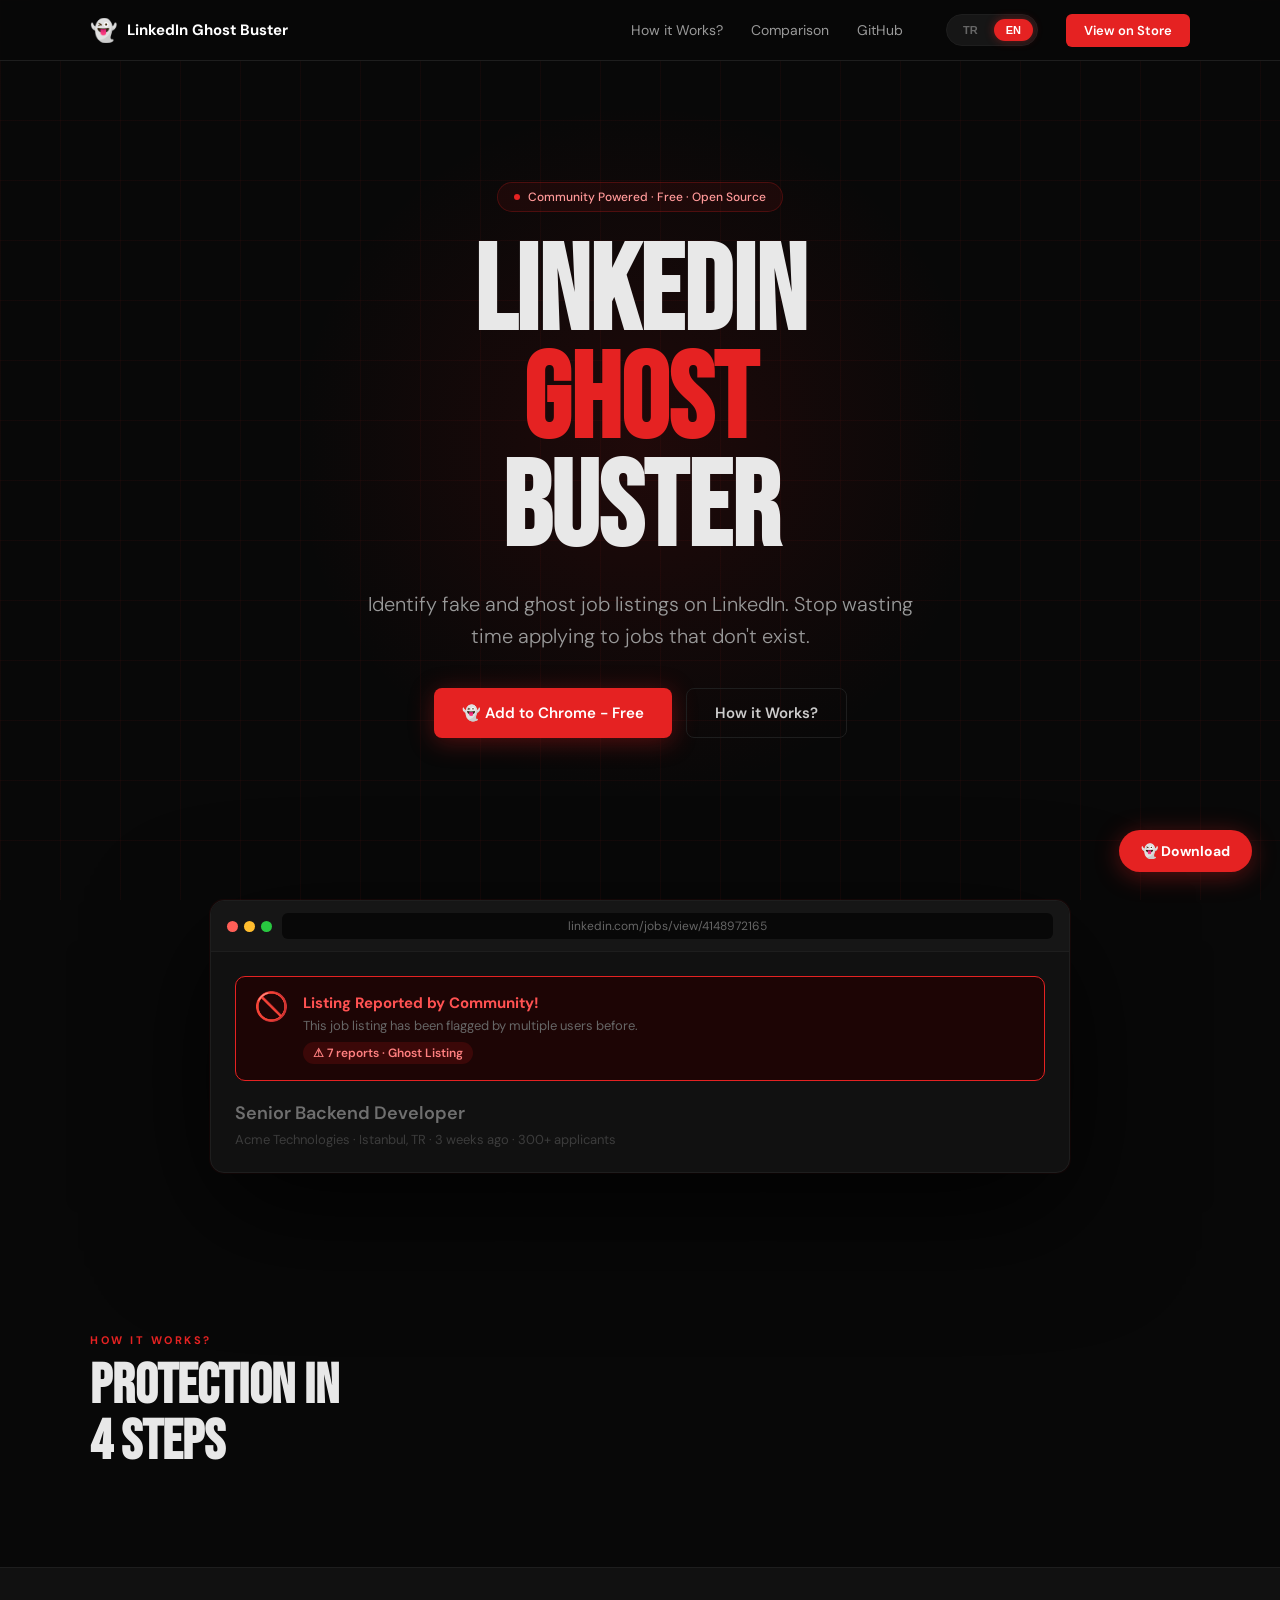
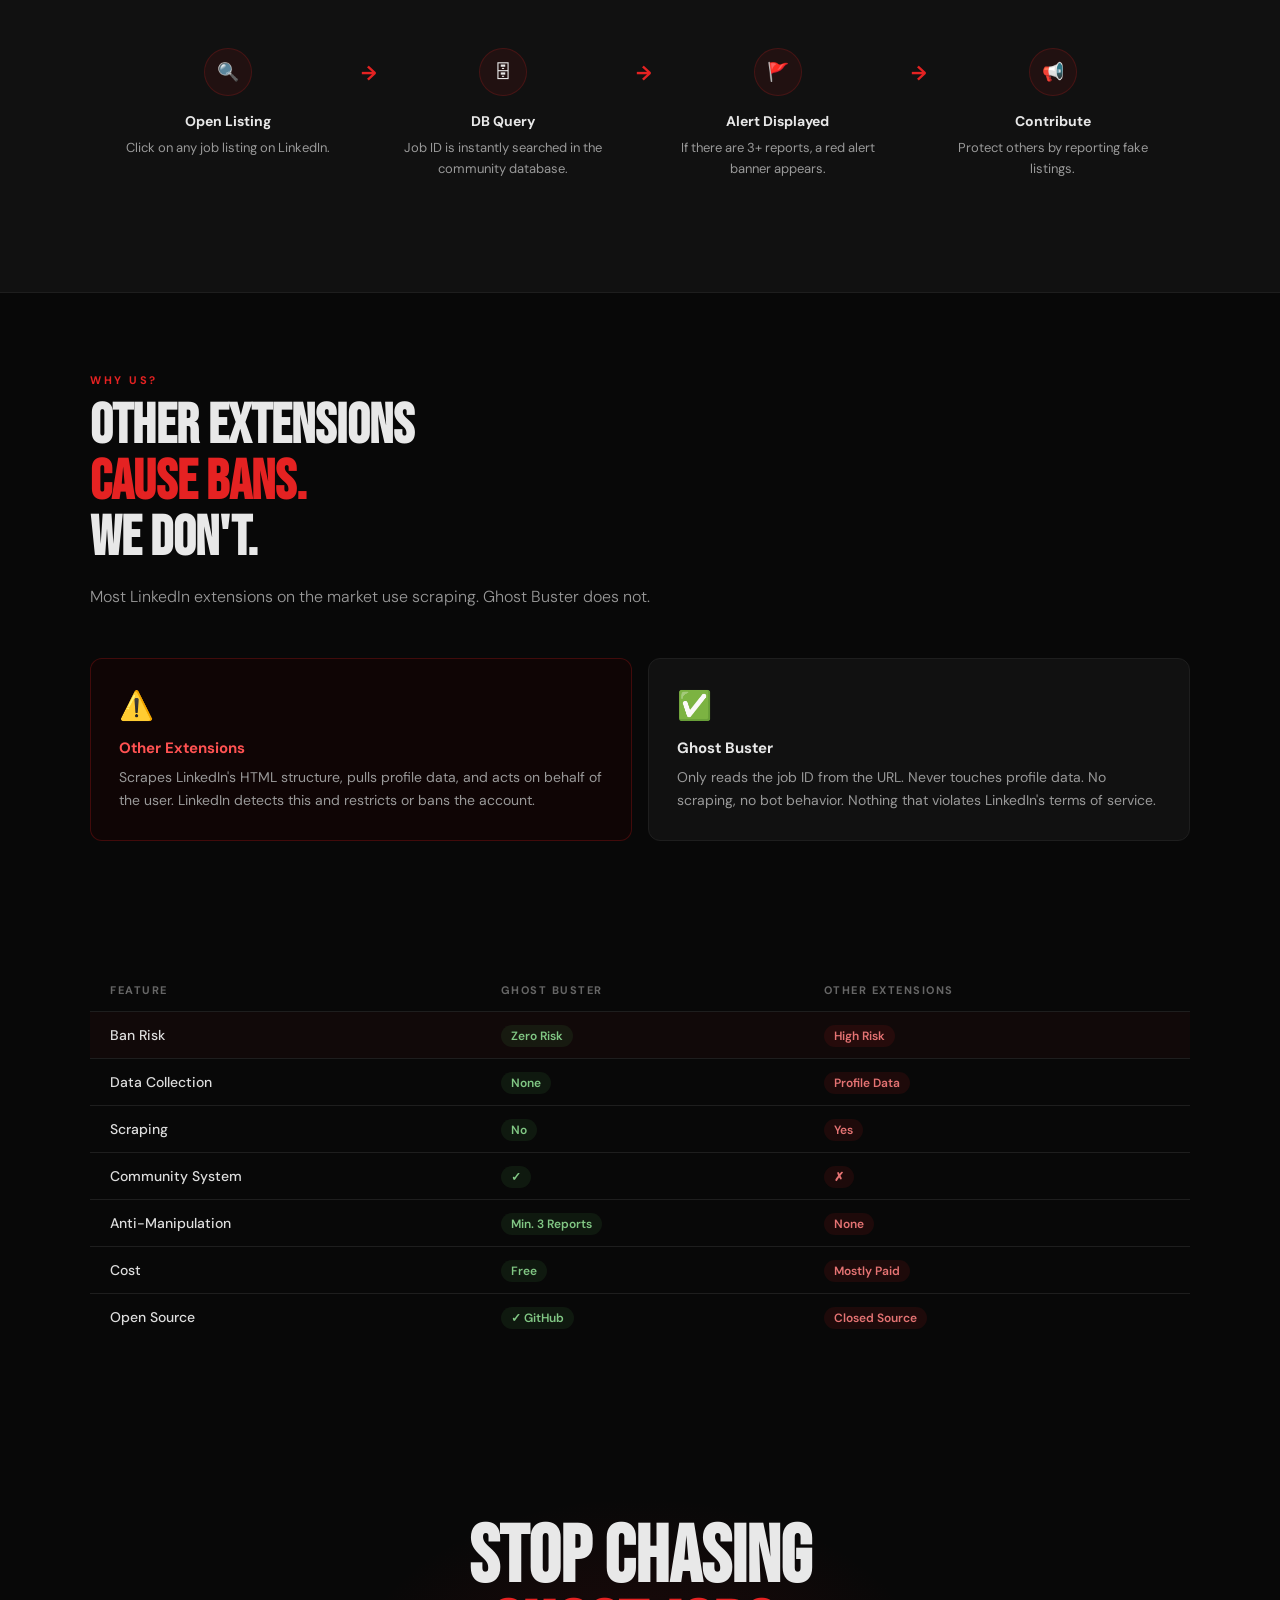
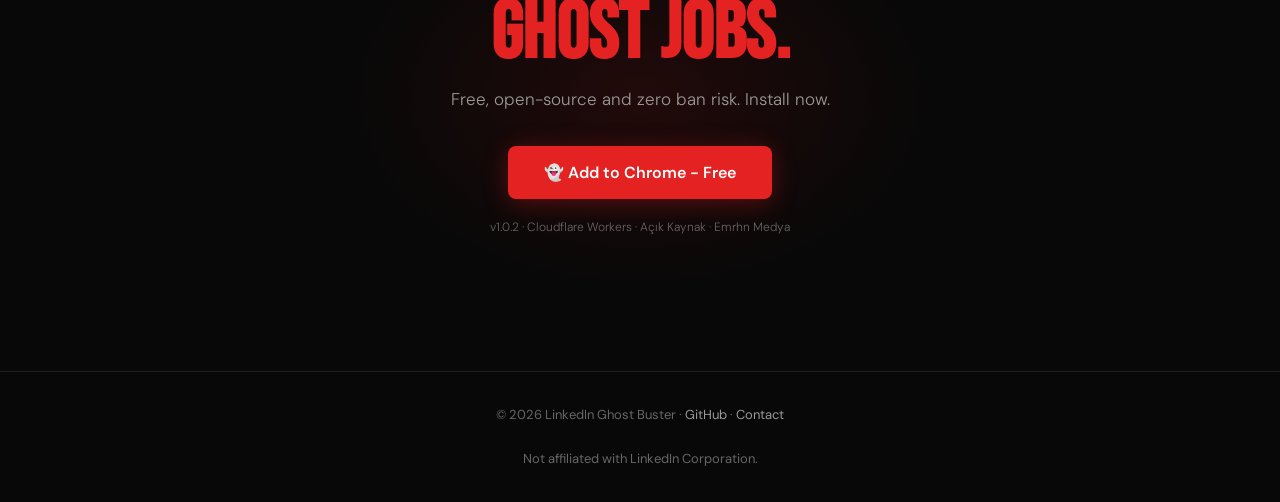
==== commit 99bb1b1c: "Update index.html" ====
--- a/index.html
+++ b/index.html
@@ -343,14 +343,14 @@
     <div class="nav-links">
       <a href="#nasil" data-tr="Nasıl Çalışır?" data-en="How it Works?">Nasıl Çalışır?</a>
       <a href="#fark" data-tr="Karşılaştırma" data-en="Comparison">Karşılaştırma</a>
-      <a href="https://github.com/2007emrhn/linkedin-ghost-buster" target="_blank" rel="noopener">GitHub</a>
+      <a href="https://github.com/emrhnthefinest/linkedin-ghost-buster" target="_blank" rel="noopener">GitHub</a>
       
       <div class="lang-switcher">
         <button class="lang-btn" onclick="changeLang('tr')" id="btn-tr">TR</button>
         <button class="lang-btn" onclick="changeLang('en')" id="btn-en">EN</button>
       </div>
 
-      <a href="https://github.com/2007emrhn/linkedin-ghost-buster" target="_blank" rel="noopener" class="nav-cta" data-tr="Ücretsiz İndir" data-en="Download Free">Ücretsiz İndir</a>
+      <a href="https://chromewebstore.google.com/detail/linkedin-ghost-buster/andgigobndoagmkclkojooneemelgaef?authuser=0&hl=tr" target="_blank" rel="noopener" class="nav-cta" data-tr="Mağazada Gör" data-en="View on Store">Mağazada Gör</a>
     </div>
   </div>
 </nav>
@@ -369,7 +369,7 @@
       Varolmayan işlere başvurarak zamanını boşa harcama.
     </p>
     <div class="hero-buttons">
-      <a href="https://github.com/2007emrhn/linkedin-ghost-buster" target="_blank" rel="noopener" class="btn btn-primary" data-tr="👻 Chrome'a Ücretsiz Ekle" data-en="👻 Add to Chrome - Free">
+      <a href="https://chromewebstore.google.com/detail/linkedin-ghost-buster/andgigobndoagmkclkojooneemelgaef?authuser=0&hl=tr" target="_blank" rel="noopener" class="btn btn-primary" data-tr="👻 Chrome'a Ücretsiz Ekle" data-en="👻 Add to Chrome - Free">
         👻 Chrome'a Ücretsiz Ekle
       </a>
       <a href="#nasil" class="btn btn-secondary" data-tr="Nasıl Çalışır?" data-en="How it Works?">Nasıl Çalışır?</a>
@@ -513,9 +513,9 @@
   <div class="cta-glow"></div>
   <h2 data-tr="Hayalet İlanlara<br><span style='color:var(--red)'>Son Ver.</span>" data-en="Stop Chasing<br><span style='color:var(--red)'>Ghost Jobs.</span>">Hayalet İlanlara<br><span style="color:var(--red)">Son Ver.</span></h2>
   <p data-tr="Ücretsiz, açık kaynak ve ban riski sıfır. Hemen yükle." data-en="Free, open-source and zero ban risk. Install now.">Ücretsiz, açık kaynak ve ban riski sıfır. Hemen yükle.</p>
-  <a href="https://github.com/2007emrhn/linkedin-ghost-buster" target="_blank" rel="noopener"
-     class="btn btn-primary" style="font-size:16px;padding:16px 36px;" data-tr="👻 Ücretsiz İndir — Chrome" data-en="👻 Download Free — Chrome">
-    👻 Ücretsiz İndir — Chrome
+  <a href="https://chromewebstore.google.com/detail/linkedin-ghost-buster/andgigobndoagmkclkojooneemelgaef?authuser=0&hl=tr" target="_blank" rel="noopener"
+     class="btn btn-primary" style="font-size:16px;padding:16px 36px;" data-tr="👻 Chrome'a Ücretsiz Ekle" data-en="👻 Add to Chrome - Free">
+    👻 Chrome'a Ücretsiz Ekle
   </a>
   <p style="margin-top:20px;font-size:12px;color:var(--gray);">
     v1.0.2 · Cloudflare Workers · Açık Kaynak · Emrhn Medya
@@ -525,14 +525,14 @@
 <footer>
   <p>
     © 2026 LinkedIn Ghost Buster ·
-    <a href="https://github.com/2007emrhn/linkedin-ghost-buster" target="_blank" rel="noopener">GitHub</a> ·
+    <a href="https://github.com/emrhnthefinest/linkedin-ghost-buster" target="_blank" rel="noopener">GitHub</a> ·
     <a href="mailto:2007emrhn@gmail.com">Contact</a>
     <br><br>
     <span data-tr="LinkedIn Corporation ile herhangi bir bağlantısı bulunmamaktadır." data-en="Not affiliated with LinkedIn Corporation.">LinkedIn Corporation ile herhangi bir bağlantısı bulunmamaktadır.</span>
   </p>
 </footer>
 
-<a href="https://github.com/2007emrhn/linkedin-ghost-buster" target="_blank" rel="noopener" class="fab">
+<a href="https://chromewebstore.google.com/detail/linkedin-ghost-buster/andgigobndoagmkclkojooneemelgaef?authuser=0&hl=tr" target="_blank" rel="noopener" class="fab">
   <span data-tr="👻 İndir" data-en="👻 Download">👻 İndir</span>
 </a>
 
